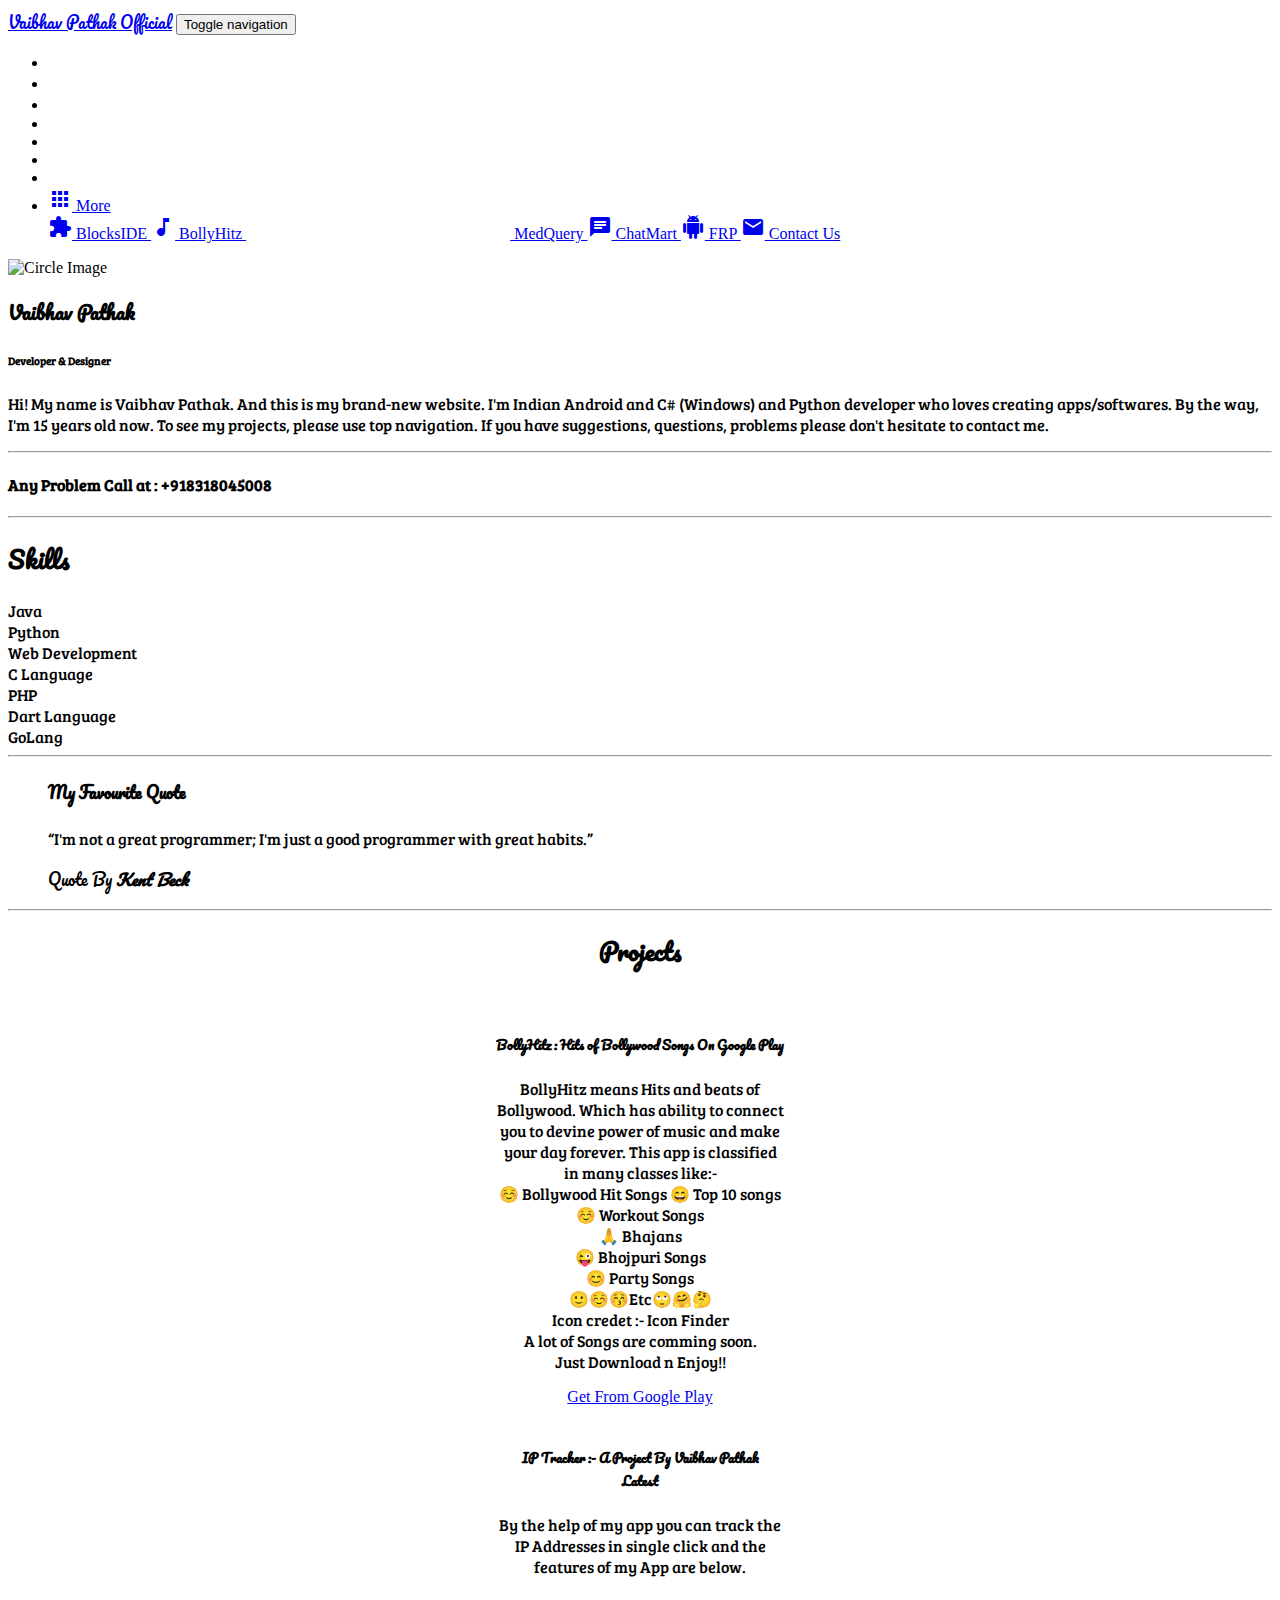
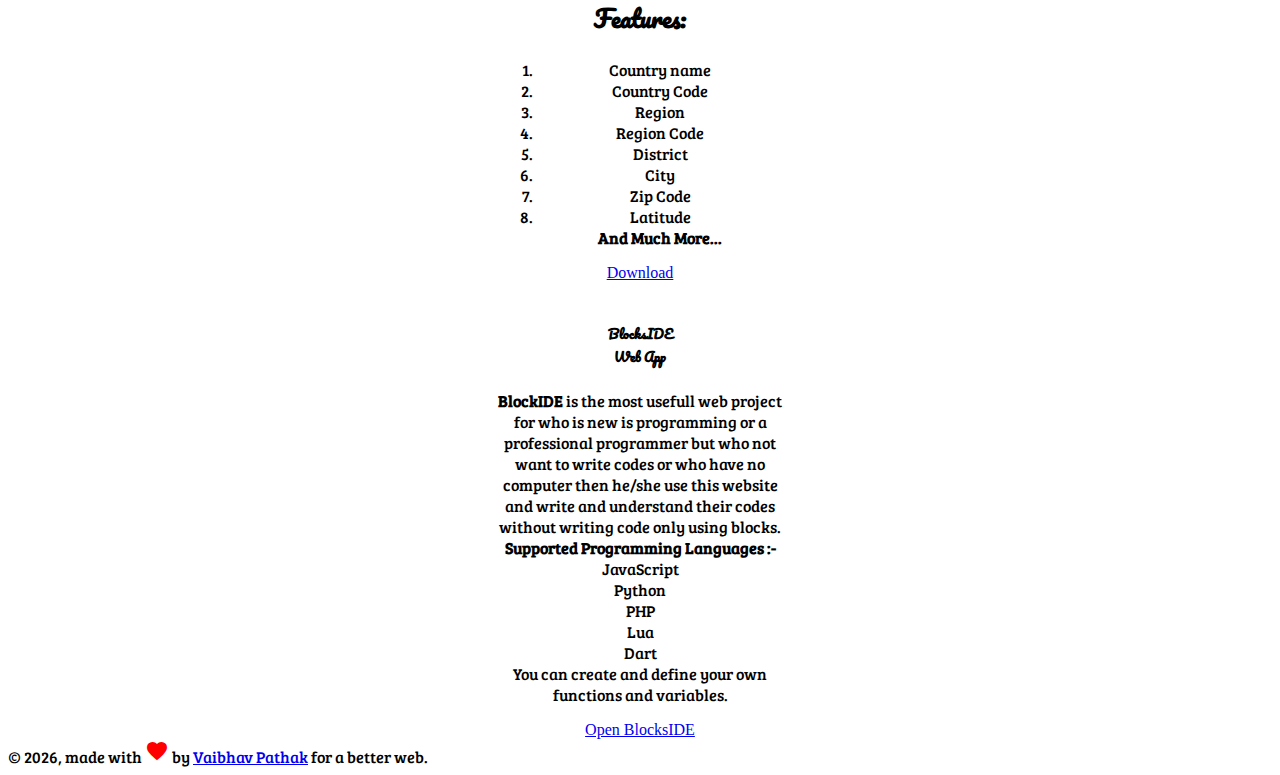
==== index.html @ aba9ec03 "Add files via upload" ====
<!DOCTYPE html>
<html lang="en">


<meta http-equiv="content-type" content="text/html;charset=utf-8" />
<head>
  <meta charset="utf-8" />
  <link rel="apple-touch-icon" sizes="76x76" href="../assets/img/apple-icon.png">
  <link rel="icon" type="image/png" href="../assets/img/favicon.png">
  <meta http-equiv="X-UA-Compatible" content="IE=edge,chrome=1" />
  <title>
    Vaibhav Pathak Official
  </title>
  <meta content='width=device-width, initial-scale=1.0, maximum-scale=1.0, user-scalable=0, shrink-to-fit=no' name='viewport' />
  <!-- Extra details for Live View on GitHub Pages -->
  <!-- Canonical SEO -->
  <link rel="canonical" href="#" />
  <!--  Social tags      -->
  <meta name="keywords" content="The Official Web Page of Vaibhav Pathak">
  <meta name="google-site-verification" content="X8_AGpYhRTTGLOfuDcCJFyQdncZG0EX9pFh2PWt5HCA" />
  <meta name="description" content="The Official Web Page of Vaibhav Pathak">
  <!-- Schema.org markup for Google+ -->
  <meta itemprop="name" content="Vaibhav Pathak Official">
  <meta itemprop="description" content="The Official Web Page of Vaibhav Pathak">
  <meta itemprop="image" content="https://res.cloudinary.com/dfozqceqg/image/upload/v1562282790/vaibhavpathakbanner.png">
  <!-- Twitter Card data -->
  <meta name="twitter:card" content="product">
  <meta name="twitter:site" content="@vkp_dev">
  <meta name="twitter:title" content="Vaibhav Pathak Official">
  <meta name="twitter:description" content="The Official Web Page of Vaibhav Pathak">
  <meta name="twitter:creator" content="@ach_tech">
  <meta name="twitter:image" content="https://res.cloudinary.com/dfozqceqg/image/upload/v1562282790/vaibhavpathakbanner.png">
  <link rel="stylesheet" href="https://use.fontawesome.com/releases/v5.6.3/css/all.css"
    integrity="sha384-UHRtZLI+pbxtHCWp1t77Bi1L4ZtiqrqD80Kn4Z8NTSRyMA2Fd33n5dQ8lWUE00s/" crossorigin="anonymous">
  <!-- Open Graph data -->
  <meta property="fb:app_id" content="#">
  <meta property="og:title" content="Vaibhav Pathak Official" />
  <meta property="og:type" content="article" />
  <meta property="og:url" content="#" />
  <meta property="og:image" content="https://res.cloudinary.com/dfozqceqg/image/upload/v1562282790/vaibhavpathakbanner.png" />
  <meta property="og:description" content="The Official Web Page of Vaibhav Pathak" />
  <meta property="og:site_name" content="Vaibhav Pathak Official" />
  <!--     Fonts and icons     -->
  <link rel="stylesheet" type="text/css" href="https://fonts.googleapis.com/css?family=Roboto:300,400,500,700|Roboto+Slab:400,700|Material+Icons" />
  <link rel="stylesheet" href="https://maxcdn.bootstrapcdn.com/font-awesome/latest/css/font-awesome.min.css">
  <!-- CSS Files -->
  <link href="../assets/css/material-kit.min9c7f.css?v=2.0.5" rel="stylesheet" />
  <!-- CSS Just for demo purpose, don't include it in your project -->
  <link href="../assets/demo/demo.css" rel="stylesheet" />
  <meta name="google-site-verification" content="snpilM239A54vogL-gcl2CpBjcEpRI33_wrBswqDl5U" />
<!-- Global site tag (gtag.js) - Google Analytics -->
<script async src="https://www.googletagmanager.com/gtag/js?id=UA-143264094-1"></script>
<script>
  window.dataLayer = window.dataLayer || [];
  function gtag(){dataLayer.push(arguments);}
  gtag('js', new Date());

  gtag('config', 'UA-143264094-1');
</script>

  <link href="https://fonts.googleapis.com/css?family=Bree+Serif" rel="stylesheet">
  <link href="https://fonts.googleapis.com/css?family=Pacifico" rel="stylesheet">
</head>

<body class="profile-page sidebar-collapse">
  <!-- Extra details for Live View on GitHub Pages -->
  <!-- Google Tag Manager (noscript) -->
  <noscript>
    <iframe src="https://www.googletagmanager.com/ns.html?id=GTM-NKDMSK6" height="0" width="0" style="display:none;visibility:hidden"></iframe>
  </noscript>
  <!-- End Google Tag Manager (noscript) -->

<nav class="navbar navbar-transparent navbar-color-on-scroll fixed-top navbar-expand-lg" color-on-scroll="100"
  id="sectionsNav">
  <div class="container">
    <div class="navbar-translate">
      <a style="font-family: 'Pacifico', cursive;" class="navbar-brand" href="https://vaibhavpathakofficial.tk/">
        Vaibhav Pathak Official</a>
      <button class="navbar-toggler" type="button" data-toggle="collapse" aria-expanded="false"
        aria-label="Toggle navigation">
        <span class="sr-only">Toggle navigation</span>
        <span class="navbar-toggler-icon"></span>
        <span class="navbar-toggler-icon"></span>
        <span class="navbar-toggler-icon"></span>
      </button>
    </div>
    <div class="collapse navbar-collapse">
      <ul class="navbar-nav ml-auto">
        
        <li class="nav-item">
          <a class="nav-link" rel="tooltip" title="" data-placement="bottom" href="#home" target="" data-original-title="Home">
            <b>
              <i style="font-size: 18px;" class="fas fa-home"></i>
            </b>
          </a>
        </li>
        <li class="nav-item">
          <a class="nav-link" rel="tooltip" title="" data-placement="bottom" href="#projects" target=""
            data-original-title="Projects">
            <i style="font-size: 18px;" class="fas fa-project-diagram"></i>
          </a>
        </li>
        <li class="nav-item">
          <a class="nav-link" rel="tooltip" title="" data-placement="bottom" href="#skills" target=""
            data-original-title="Skills">
            <i style="font-size: 18px;" class="fas fa-brain"></i>
          </a>
        </li>
        <li class="nav-item">
          <a class="nav-link" rel="tooltip" title="" data-placement="bottom" href="https://twitter.com/ach_tech"
            target="_blank" data-original-title="Follow us on Twitter">
            <i class="fa fa-twitter"></i>
          </a>
        </li>
        <li class="nav-item">
          <a class="nav-link" rel="tooltip" title="" data-placement="bottom"
            href="https://www.facebook.com/vaibhavdevpp" target="_blank" data-original-title="Like us on Facebook">
            <i class="fa fa-facebook"></i>
          </a>
        </li>
        <li class="nav-item">
          <a class="nav-link" rel="tooltip" title="" data-placement="bottom"
            href="https://www.linkedin.com/in/vaibhav-pathak-86bb1517b/" target="_blank"
            data-original-title="Follow us on Instagram">
            <i class="fa fa-linkedin"></i>
          </a>
        </li>
        <li class="nav-item">
          <a class="nav-link" rel="tooltip" title="" data-placement="bottom"
            href="https://www.github.com/vkpdeveloper" target="_blank"
            data-original-title="GitHub">
            <i class="fa fa-github"></i>
          </a>
        </li>
        <li class="dropdown nav-item">
          <a href="#" class="dropdown-toggle nav-link" data-toggle="dropdown">
            <i class="material-icons">apps</i> More
          </a>
          <div class="dropdown-menu dropdown-with-icons">
            <a href="https://vaibhavpathakofficial.tk//blockside/" target="_blank" class="dropdown-item">
              <i class="material-icons">extension</i> BlocksIDE
            </a>
            <a href="https://play.google.com/store/apps/details?id=com.achtech.bollyhitz&hl=en" target="_blank"
              class="dropdown-item">
              <i class="material-icons">music_note</i> BollyHitz
            </a>
            <a href="https://play.google.com/store/apps/details?id=com.ncd.med.query" target="_blank" class="dropdown-item">
              <i class="material-icons">trip_origin</i> MedQuery
            </a>
            <a href="https://play.google.com/store/apps/details?id=com.ncc.social.tool" target="_blank" class="dropdown-item">
              <i class="material-icons">chat</i> ChatMart
            </a>
            <a href="http://frp.rf.gd/" target="_blank" class="dropdown-item">
              <i class="material-icons">android</i> FRP
            </a>
            <a href="mailto:vaibhavpathak9984@gmail.com" target="_blank" class="dropdown-item">
              <i class="material-icons">email</i> Contact Us
            </a>
          </div>
        </li>
      </ul>
    </div>
  </div>
</nav>



  <div id="home" class="page-header header-filter" data-parallax="true" style="background-image: url('https://account.kodular.io/assets/dashboard/img/login.jpg');"></div>
  <div class="main main-raised">
    <div class="profile-content">
      <div class="container">
        <div class="row">
          <div class="col-md-6 ml-auto mr-auto">
            <div class="profile">
              <div class="avatar">
                <img src="img/vaibhav.png" alt="Circle Image" class="img-raised rounded-circle img-fluid">
              </div>
              <div class="name">
                <h3 style="font-family: 'Pacifico', cursive;">Vaibhav Pathak</h3>
                <h6 style="font-family: 'Bree Serif', serif;">Developer & Designer</h6>
              </div>
            </div>
          </div>
        </div>
        <div class="description text-center">
          <p style="font-family: 'Bree Serif', serif;">Hi! My name is Vaibhav Pathak. And this is my brand-new website. I'm Indian Android and C# (Windows) and Python developer who loves creating apps/softwares. By the way, I'm 15 years old now. To see my projects, please use top navigation. If you have suggestions, questions, problems please don't hesitate to contact me.</p>
        </div>
        <hr>
        <h4 style="font-family: 'Bree Serif', serif;" class="text-center">Any Problem Call at : <i class="fas fa-phone"></i> +918318045008</h4>
    <hr>
		<h2 id="skills" style="font-family: 'Pacifico', cursive;" class="text-center">Skills</h2>
		<div class="progress-container">
    <span style="font-family: 'Bree Serif', serif;" class="progress-badge">Java</span>
    <div class="progress">
        <div class="progress-bar" role="progressbar" aria-valuenow="45" aria-valuemin="0" aria-valuemax="100" style="width: 70%;">
        </div>
    </div>
</div>
<div class="progress-container progress-primary">
    <span style="font-family: 'Bree Serif', serif;" class="progress-badge">Python</span>
    <div class="progress">
        <div class="progress-bar progress-bar-primary" role="progressbar" aria-valuenow="60" aria-valuemin="0" aria-valuemax="100" style="width: 87%;">
        </div>
    </div>
</div>
<div class="progress-container progress-danger">
    <span style="font-family: 'Bree Serif', serif;" class="progress-badge">Web Development</span>
    <div class="progress">
        <div class="progress-bar progress-bar-danger" role="progressbar" aria-valuenow="100" aria-valuemin="0" aria-valuemax="100" style="width: 89%;">
        </div>
    </div>
</div>
<div class="progress-container progress-warning">
    <span style="font-family: 'Bree Serif', serif;" class="progress-badge">C Language</span>
    <div class="progress">
        <div class="progress-bar progress-bar-warning" role="progressbar" aria-valuenow="58" aria-valuemin="0" aria-valuemax="100" style="width: 78%;">
        </div>
    </div>
</div>
<div class="progress-container progress-success">
    <span style="font-family: 'Bree Serif', serif;" class="progress-badge">PHP</span>
    <div class="progress">
        <div class="progress-bar progress-bar-success" role="progressbar" aria-valuenow="65" aria-valuemin="0" aria-valuemax="100" style="width: 65%;">
        </div>
    </div>
</div>
<div class="progress-container progress-info">
    <span style="font-family: 'Bree Serif', serif;"  class="progress-badge">Dart Language</span>
    <div class="progress">
        <div class="progress-bar progress-bar-info" role="progressbar" aria-valuenow="80" aria-valuemin="0" aria-valuemax="100" style="width: 67%;">
        </div>
    </div>
<div class="progress-container progress-info">
    <span style="font-family: 'Bree Serif', serif;" class="progress-badge">GoLang</span>
    <div class="progress">
        <div class="progress-bar progress-bar-info" role="progressbar" aria-valuenow="76" aria-valuemin="0" aria-valuemax="100" style="width: 78%;">
        </div>
    </div>
</div>
<hr>
<blockquote class="blockquote text-center">
<h4 style="font-family: 'Pacifico', cursive;"><b>My Favourite Quote</b></h4>
  <p style="font-family: 'Bree Serif', serif;" class="mb-0">“I'm not a great programmer; I'm just a good programmer with great habits.”</p>
  <footer style="font-family: 'Pacifico', cursive;" class="blockquote-footer">Quote By <cite title="Source Title"><b>Kent Beck</b></cite></footer>
</blockquote>
<hr>
		<center><h2 id="projects"style="font-family: 'Pacifico', cursive;"><b>Projects</b></h2></center>
		<center><div class="container">
        <div class="row">
            <div class="col-lg">
                <div class="card" style="width: 18rem;">
                    <img src="https://vaibhavpathakofficial.tk/bannerbolly.png" class="card-img-top" alt="">
                    <div class="card-body">
                        <h5 style="font-family: 'Pacifico', cursive;" class="card-title">BollyHitz : Hits of Bollywood Songs <span class="badge badge-success"><b>On Google Play</b></span></h5>
                        <p class="card-text">
                            <p style="font-family: 'Bree Serif', serif;" class="card-text">BollyHitz means Hits and beats of Bollywood. Which has ability to connect you to devine power of music and make your day forever. This app is classified in many classes like:- <br>☺️ Bollywood Hit Songs 😄 Top 10 songs<br> ☺️ Workout
                                Songs
                                <br> 🙏 Bhajans <br> 😜 Bhojpuri Songs<br> 😊 Party Songs<br> 🙂☺️😚Etc🙄🤗🤔
                                <br> Icon credet :- Icon Finder <br> A lot of Songs are comming soon. <br> Just Download n Enjoy!!</p>
                        </p>
                        <center><a href="https://play.google.com/store/apps/details?id=com.achtech.bollyhitz&hl=en" class="btn btn-primary">Get From Google Play</a></center>
                    </div>
                </div>
            </div>
            <div class="col-sm">
                <div class="card" style="width: 18rem;">
                    <img src="https://vaibhavpathakofficial.tk/bannerip.png" class="card-img-top" alt="">
                    <div class="card-body">
                        <h5 style="font-family: 'Pacifico', cursive;" class="card-title">IP Tracker :- A Project By Vaibhav Pathak <br> <span class="badge badge-primary"><b>Latest</b></span>
                        </h5>
                        <p style="font-family: 'Bree Serif', serif;" class="card-text">By the help of my app you can track the IP Addresses in single click and the features of my App are below.
                            <h2 style="font-family: 'Pacifico', cursive;" class="card-text">Features:</h2>
                            <ol dir="ltr">
                                <li style="font-family: 'Bree Serif', serif;" dir="ltr">Country name</li>
                                <li style="font-family: 'Bree Serif', serif;" dir="ltr">Country Code</li>
                                <li style="font-family: 'Bree Serif', serif;" dir="ltr">Region</li>
                                <li style="font-family: 'Bree Serif', serif;" dir="ltr">Region Code</li>
                                <li style="font-family: 'Bree Serif', serif;" dir="ltr">District</li>
                                <li style="font-family: 'Bree Serif', serif;" dir="ltr">City</li>
                                <li style="font-family: 'Bree Serif', serif;" dir="ltr">Zip Code</li>
                                <li style="font-family: 'Bree Serif', serif;" dir="ltr">Latitude</li>
                                <b style="font-family: 'Bree Serif', serif;">And Much More...</b>
                            </ol>

                        </p>
                        <center><a href="https://kodular-community.s3.dualstack.eu-west-1.amazonaws.com/original/2X/7/786a285e8b67cfda361f8b53f05de2a55b114e3f.apk" class="btn btn-primary">Download</a></center>
                    </div>
                </div>
            </div>
            <div class="col-sm">
                <div class="card" style="width: 18rem;">
                    <img src="https://vaibhavpathakofficial.tk/new.PNG" class="card-img-top" alt="">
                    <div class="card-body">
                        <h5 style="font-family: 'Pacifico', cursive;" class="card-title">BlocksIDE <br><span class="badge badge-info"><b>Web App</b></span></h5>
                        <p class="card-text"><p class="card-text" style="font-family: 'Bree Serif', serif;"><b>BlockIDE</b> is the most usefull web project for who is new is programming or a professional
                            programmer but who not want to write codes or who have no computer then he/she use this website and write and
                            understand their codes without writing code only using blocks.
                            <b>Supported Programming Languages :- </b><br>
                            JavaScript<br>
                            Python<br>
                            PHP<br>
                            Lua<br>
                            Dart<br>
                            You can create and define your own functions and variables.
                        </p>
                        <center><a href="https://vaibhavpathakofficial.tk/blockside/" class="btn btn-primary">Open BlocksIDE</a></center>
                    </div>
                </div>
            </div>
        </div>
    </div></center>
  <footer class="footer footer-default">
    <div class="container">
      <nav class="float-left">
          </li>
        </ul>
      </nav>
      <div class="copyright float-right" style="font-family: 'Bree Serif', serif;">
        &copy;
        <script>
          document.write(new Date().getFullYear())
        </script>, made with <i class="material-icons" style="color:red">favorite</i> by
        <a href="https://vaibhavpathakofficial.tk/" target="_blank">Vaibhav Pathak</a> for a better web.
      </div>
    </div>
  </footer>
  <!--   Core JS Files   -->
  <script src="assets/js/core/jquery.min.js" type="text/javascript"></script>
  <script src="assets/js/core/popper.min.js" type="text/javascript"></script>
  <script src="assets/js/core/bootstrap-material-design.min.js" type="text/javascript"></script>
  <script src="assets/js/plugins/moment.min.js"></script>
  <!--	Plugin for the Datepicker, full documentation here: https://github.com/Eonasdan/bootstrap-datetimepicker -->
  <script src="assets/js/plugins/bootstrap-datetimepicker.js" type="text/javascript"></script>
  <!--  Plugin for the Sliders, full documentation here: http://refreshless.com/nouislider/ -->
  <script src="assets/js/plugins/nouislider.min.js" type="text/javascript"></script>
  <!--  Google Maps Plugin    -->
  <script src="https://maps.googleapis.com/maps/api/js?key=AIzaSyDGat1sgDZ-3y6fFe6HD7QUziVC6jlJNog"></script>
  <!-- Place this tag in your head or just before your close body tag. -->
  <script async defer src="buttons.github.io/buttons.js"></script>
  <!--	Plugin for Sharrre btn -->
  <script src="assets/js/plugins/jquery.sharrre.js" type="text/javascript"></script>
  <!-- Control Center for Vaibhav Pathak: parallax effects, scripts for the example pages etc -->
  <script src="assets/js/material-kit.min9c7f.js?v=2.0.5" type="text/javascript"></script>


  <script>
    // Select all links with hashes
      $('a[href*="#"]')
        // Remove links that don't actually link to anything
        .not('[href="#"]')
        .not('[href="#0"]')
        .click(function (event) {
          // On-page links
          if (
            location.pathname.replace(/^\//, '') == this.pathname.replace(/^\//, '')
            &&
            location.hostname == this.hostname
          ) {
            // Figure out element to scroll to
            var target = $(this.hash);
            target = target.length ? target : $('[name=' + this.hash.slice(1) + ']');
            // Does a scroll target exist?
            if (target.length) {
              // Only prevent default if animation is actually gonna happen
              event.preventDefault();
              $('html, body').animate({
                scrollTop: target.offset().top
              }, 1000, function () {
                // Callback after animation
                // Must change focus!
                var $target = $(target);
                $target.focus();
                if ($target.is(":focus")) { // Checking if the target was focused
                  return false;
                } else {
                  $target.attr('tabindex', '-1'); // Adding tabindex for elements not focusable
                  $target.focus(); // Set focus again
                };
              });
            }
          }
        });
</script>
</body>

</html>
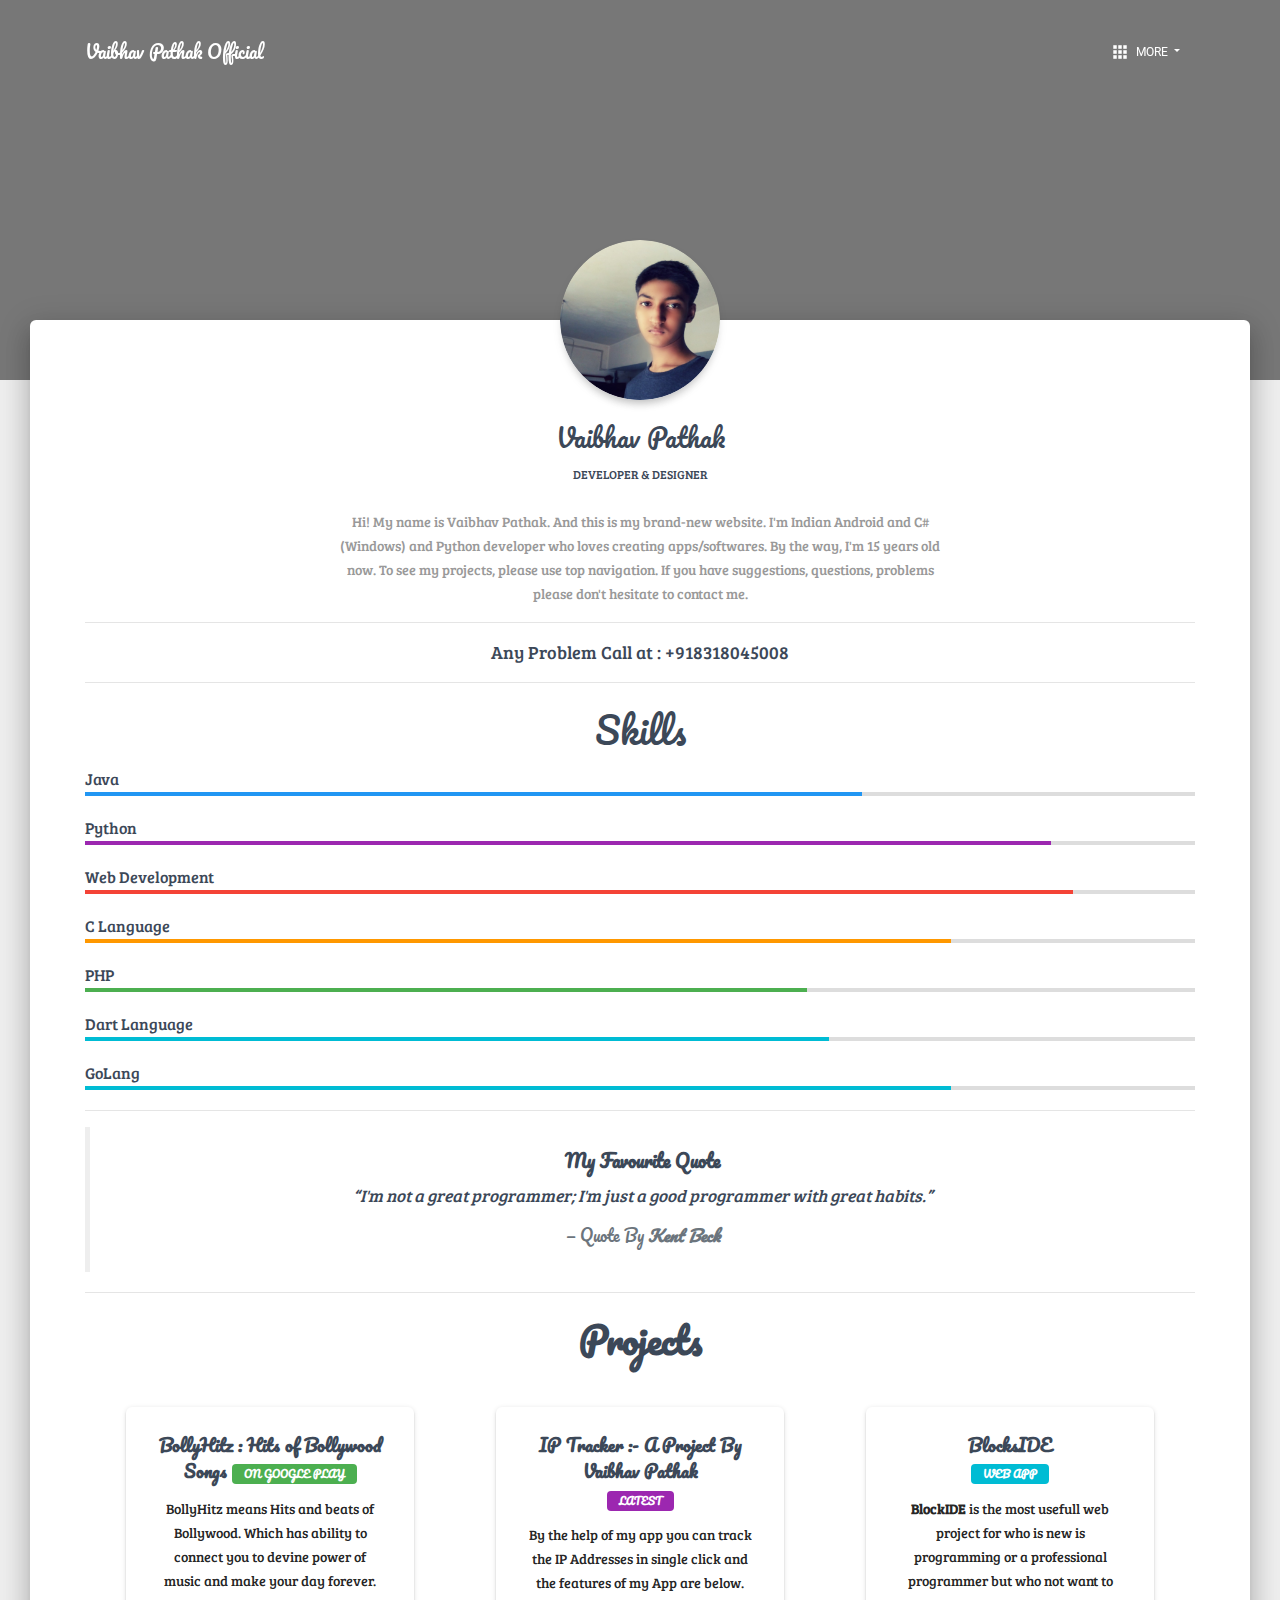
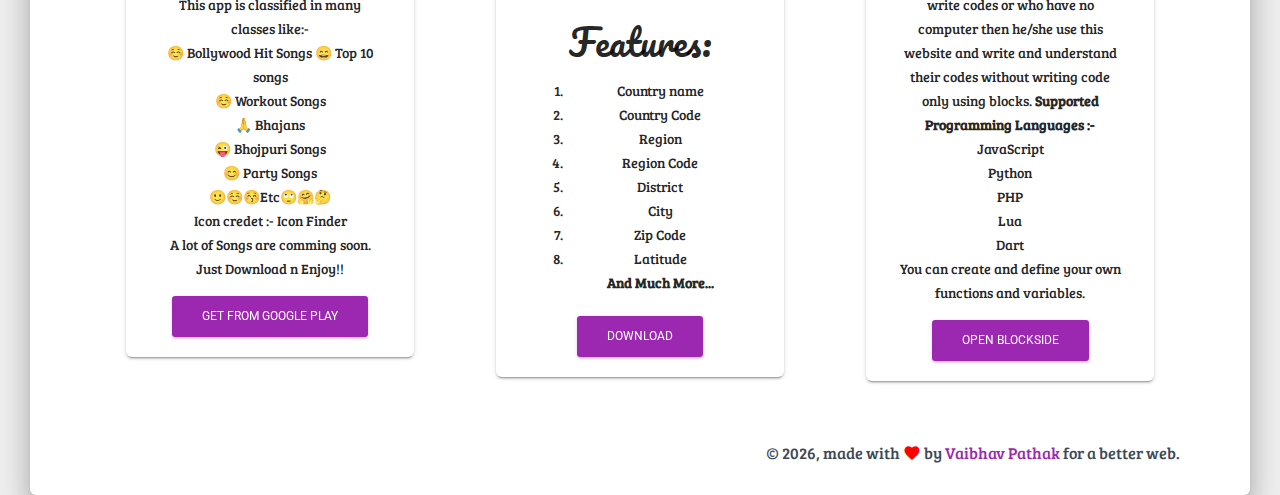
==== commit ae7ea99f: "Update index.html" ====
--- a/index.html
+++ b/index.html
@@ -6,7 +6,7 @@
 <head>
   <meta charset="utf-8" />
   <link rel="apple-touch-icon" sizes="76x76" href="../assets/img/apple-icon.png">
-  <link rel="icon" type="image/png" href="../assets/img/favicon.png">
+  <link rel="icon" type="image/png" href="assets/img/favicon.png">
   <meta http-equiv="X-UA-Compatible" content="IE=edge,chrome=1" />
   <title>
     Vaibhav Pathak Official
@@ -383,4 +383,4 @@
 </script>
 </body>
 
-</html>+</html>
